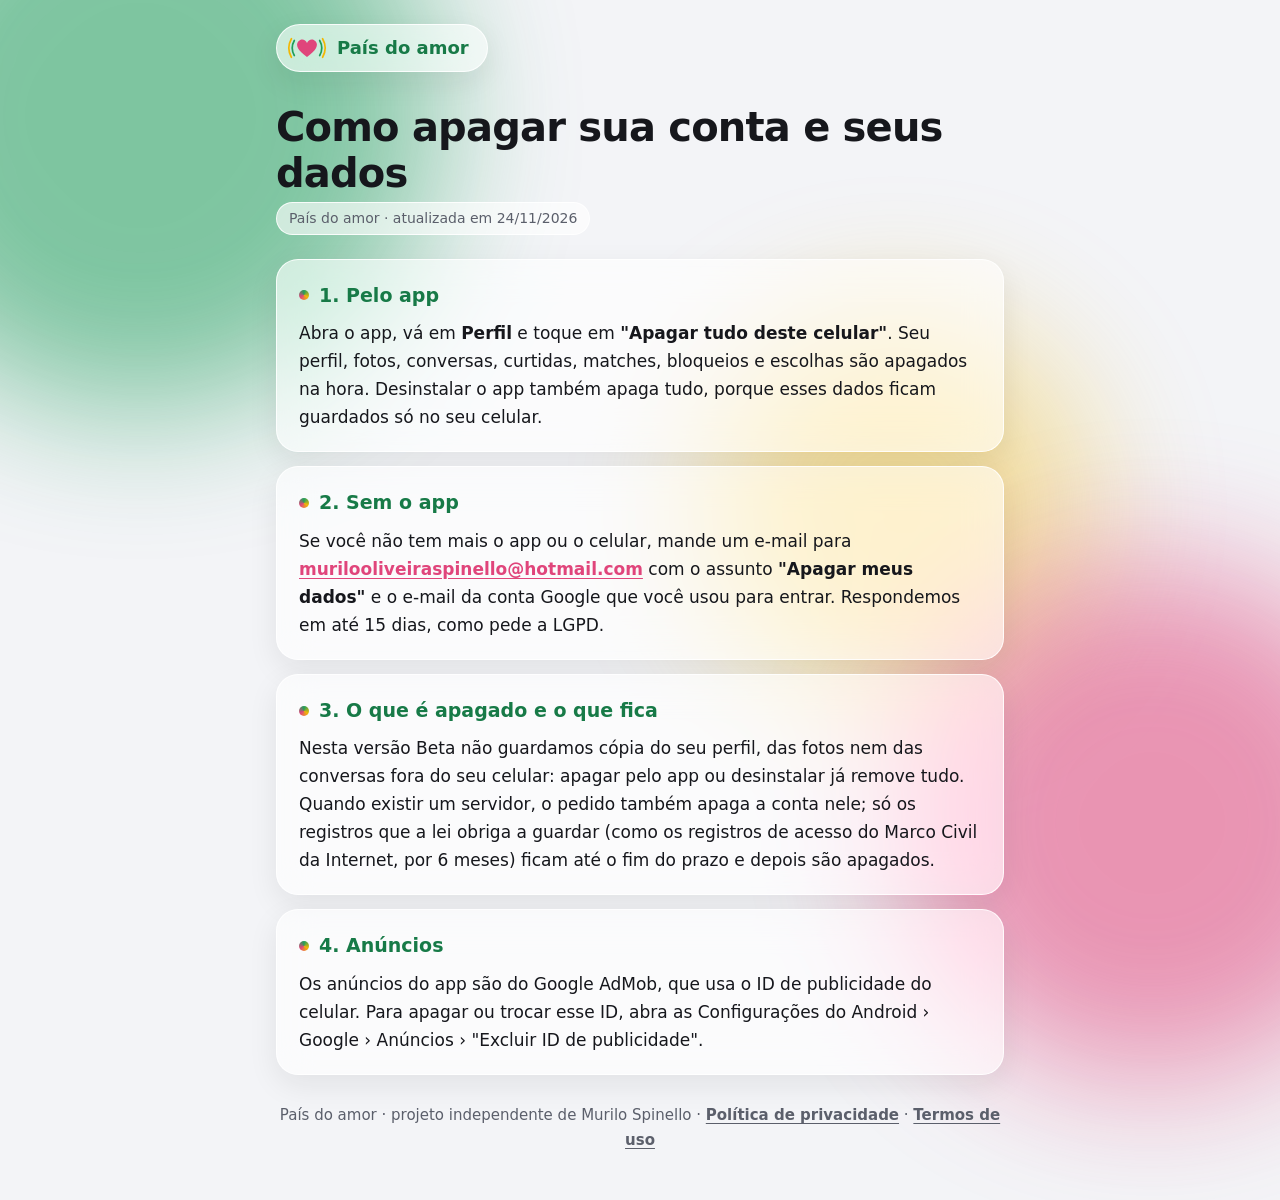
==== apagar-dados.html @ c831bb38 "Página para pedir a exclusão dos dados sem o app (exigida pelo Google Play) Co-Authored-By: Claude O" ====
<!doctype html>
<html lang="pt-BR">
<head>
  <meta charset="utf-8">
  <meta name="viewport" content="width=device-width, initial-scale=1">
  <title>Apagar seus dados · País do amor</title>
  <link rel="icon" href="simbolo.svg" type="image/svg+xml">
  <link rel="stylesheet" href="estilo.css">
</head>
<body>
  <div class="faixa"></div>
  <main>
    <a class="topo" href="./"><img src="simbolo.svg" alt="" width="56"><span>País do amor</span></a>
    <h1>Como apagar sua conta e seus dados</h1>
    <p class="versao">País do amor · atualizada em 24/11/2026</p>

    <section class="cartao">
      <h2>1. Pelo app</h2>
      <p>Abra o app, vá em <strong>Perfil</strong> e toque em <strong>"Apagar tudo deste celular"</strong>. Seu perfil, fotos, conversas, curtidas, matches, bloqueios e escolhas são apagados na hora. Desinstalar o app também apaga tudo, porque esses dados ficam guardados só no seu celular.</p>
    </section>

    <section class="cartao">
      <h2>2. Sem o app</h2>
      <p>Se você não tem mais o app ou o celular, mande um e-mail para <a href="mailto:murilooliveiraspinello@hotmail.com?subject=Apagar%20meus%20dados%20do%20Pa%C3%ADs%20do%20amor">murilooliveiraspinello@hotmail.com</a> com o assunto <strong>"Apagar meus dados"</strong> e o e-mail da conta Google que você usou para entrar. Respondemos em até 15 dias, como pede a LGPD.</p>
    </section>

    <section class="cartao">
      <h2>3. O que é apagado e o que fica</h2>
      <p>Nesta versão Beta não guardamos cópia do seu perfil, das fotos nem das conversas fora do seu celular: apagar pelo app ou desinstalar já remove tudo. Quando existir um servidor, o pedido também apaga a conta nele; só os registros que a lei obriga a guardar (como os registros de acesso do Marco Civil da Internet, por 6 meses) ficam até o fim do prazo e depois são apagados.</p>
    </section>

    <section class="cartao">
      <h2>4. Anúncios</h2>
      <p>Os anúncios do app são do Google AdMob, que usa o ID de publicidade do celular. Para apagar ou trocar esse ID, abra as Configurações do Android › Google › Anúncios › "Excluir ID de publicidade".</p>
    </section>

    <footer>País do amor · projeto independente de Murilo Spinello · <a href="privacidade.html">Política de privacidade</a> · <a href="termos.html">Termos de uso</a></footer>
  </main>
</body>
</html>
---- estilo.css ----
/* Visual do app: fundo vivo com as cores da marca (coração rosa, ondas verde e amarela),
   cartões de vidro por cima, botões em pílula e topo de vidro fixo. */
:root {
  --rosa: #E0457B;
  --verde: #1E9E5A;
  --verde-escuro: #177A47;
  --amarelo: #F2B705;
  --fundo: #F3F4F7;
  --vidro: rgba(255, 255, 255, .62);
  --vidro-borda: rgba(255, 255, 255, .85);
  --texto: #16171C;
  --texto-suave: #5B5F6B;
  --sombra: 0 10px 30px rgba(22, 23, 28, .08);
  --mancha: .55;
}
@media (prefers-color-scheme: dark) {
  :root {
    --verde-escuro: #5BD496;
    --fundo: #0E0F14;
    --vidro: rgba(30, 32, 42, .58);
    --vidro-borda: rgba(255, 255, 255, .10);
    --texto: #F2F3F7;
    --texto-suave: #A6AAB7;
    --sombra: 0 10px 30px rgba(0, 0, 0, .35);
    --mancha: .38;
  }
}

* { box-sizing: border-box; }
html { scroll-behavior: smooth; }

body {
  margin: 0;
  min-height: 100vh;
  background: var(--fundo);
  color: var(--texto);
  font: 17px/1.65 "Nunito", "Segoe UI", system-ui, -apple-system, Roboto, sans-serif;
  overflow-x: hidden;
}

/* Fundo vivo: três manchas das cores da marca, desfocadas e andando devagar */
body::before, body::after, .faixa {
  content: "";
  position: fixed;
  z-index: -1;
  border-radius: 50%;
  filter: blur(70px);
  opacity: var(--mancha);
  pointer-events: none;
}
body::before { width: 46vmax; height: 46vmax; top: -14vmax; left: -12vmax; background: var(--verde); animation: flutua 22s ease-in-out infinite alternate; }
body::after { width: 40vmax; height: 40vmax; bottom: -14vmax; right: -10vmax; background: var(--rosa); animation: flutua 26s ease-in-out infinite alternate-reverse; }
.faixa { width: 30vmax; height: 30vmax; top: 35%; left: 55%; background: var(--amarelo); opacity: calc(var(--mancha) * .7); animation: flutua 30s ease-in-out infinite alternate; }
@keyframes flutua { to { transform: translate(6vmax, 5vmax) scale(1.12); } }
@media (prefers-reduced-motion: reduce) { body::before, body::after, .faixa { animation: none; } }

main { max-width: 760px; margin: 0 auto; padding: 24px 16px 48px; }

/* Topo de vidro fixo */
.topo {
  position: sticky;
  top: 12px;
  z-index: 2;
  display: inline-flex;
  align-items: center;
  gap: 10px;
  padding: 8px 18px 8px 10px;
  border-radius: 999px;
  background: var(--vidro);
  border: 1px solid var(--vidro-borda);
  box-shadow: var(--sombra);
  backdrop-filter: blur(18px) saturate(1.4);
  -webkit-backdrop-filter: blur(18px) saturate(1.4);
  text-decoration: none;
  color: var(--verde-escuro);
}
.topo img { width: 40px; height: auto; }
.topo span { font-weight: 800; font-size: 18px; }

h1 { font-size: clamp(30px, 6vw, 40px); line-height: 1.15; margin: 32px 0 6px; letter-spacing: -.02em; }
.versao {
  display: inline-block;
  margin: 0 0 24px;
  padding: 4px 12px;
  border-radius: 999px;
  background: var(--vidro);
  border: 1px solid var(--vidro-borda);
  color: var(--texto-suave);
  font-size: 14px;
}

/* Cartões de vidro, como as janelas flutuantes do app */
.cartao {
  background: var(--vidro);
  border: 1px solid var(--vidro-borda);
  border-radius: 22px;
  padding: 20px 22px;
  margin: 0 0 14px;
  box-shadow: var(--sombra);
  backdrop-filter: blur(18px) saturate(1.4);
  -webkit-backdrop-filter: blur(18px) saturate(1.4);
  transition: transform .2s ease, box-shadow .2s ease;
}
.cartao:hover { transform: translateY(-2px); box-shadow: 0 16px 36px rgba(22, 23, 28, .12); }
.cartao h2 {
  display: flex;
  align-items: center;
  gap: 10px;
  font-size: 19px;
  margin: 0 0 8px;
  color: var(--verde-escuro);
}
/* Bolinha com as cores da marca antes de cada título */
.cartao h2::before {
  content: "";
  flex: none;
  width: 10px;
  height: 10px;
  border-radius: 50%;
  background: conic-gradient(var(--verde), var(--amarelo), var(--rosa), var(--verde));
}
.cartao p { margin: 0; }
.cartao ul { margin: 0; padding-left: 20px; }
.cartao li + li { margin-top: 8px; }
.cartao li::marker { color: var(--rosa); }

a { color: var(--rosa); font-weight: 700; text-underline-offset: 3px; }

/* Página inicial */
.inicio { text-align: center; padding-top: 56px; }
.inicio > img { width: 170px; height: auto; filter: drop-shadow(0 12px 24px rgba(224, 69, 123, .25)); animation: bate 2.4s ease-in-out infinite; }
@keyframes bate { 0%, 100% { transform: scale(1); } 12% { transform: scale(1.07); } 24% { transform: scale(1); } }
@media (prefers-reduced-motion: reduce) { .inicio > img { animation: none; } }
.inicio h1 {
  font-size: clamp(38px, 9vw, 54px);
  margin-top: 14px;
  background: linear-gradient(90deg, var(--verde-escuro), var(--verde) 55%, var(--rosa));
  -webkit-background-clip: text;
  background-clip: text;
  color: transparent;
}
.inicio .frase { font-size: 19px; color: var(--texto-suave); margin: 0 auto 28px; max-width: 520px; }

.selos { display: flex; flex-wrap: wrap; justify-content: center; gap: 8px; margin: 0 0 28px; padding: 0; list-style: none; }
.selos li {
  padding: 6px 14px;
  border-radius: 999px;
  background: var(--vidro);
  border: 1px solid var(--vidro-borda);
  backdrop-filter: blur(12px);
  -webkit-backdrop-filter: blur(12px);
  font-size: 15px;
  font-weight: 700;
}

.botoes { display: flex; flex-wrap: wrap; justify-content: center; gap: 12px; margin-bottom: 36px; }
.botao {
  display: inline-block;
  padding: 13px 24px;
  border-radius: 999px;
  background: linear-gradient(135deg, var(--verde), #17884C);
  color: #fff;
  font-weight: 800;
  text-decoration: none;
  box-shadow: 0 8px 20px rgba(30, 158, 90, .35);
  transition: transform .15s ease;
}
.botao:hover { transform: translateY(-2px); }
.botao.contorno {
  background: var(--vidro);
  color: var(--verde-escuro);
  border: 1px solid var(--vidro-borda);
  box-shadow: var(--sombra);
  backdrop-filter: blur(12px);
  -webkit-backdrop-filter: blur(12px);
}

.criador { text-align: left; }
.criador .links { margin-top: 12px; display: flex; gap: 10px; flex-wrap: wrap; }
.criador .links a {
  padding: 6px 14px;
  border-radius: 999px;
  border: 1px solid currentColor;
  text-decoration: none;
  font-size: 15px;
}

footer {
  margin-top: 28px;
  color: var(--texto-suave);
  font-size: 15px;
  text-align: center;
}
footer a { color: inherit; }
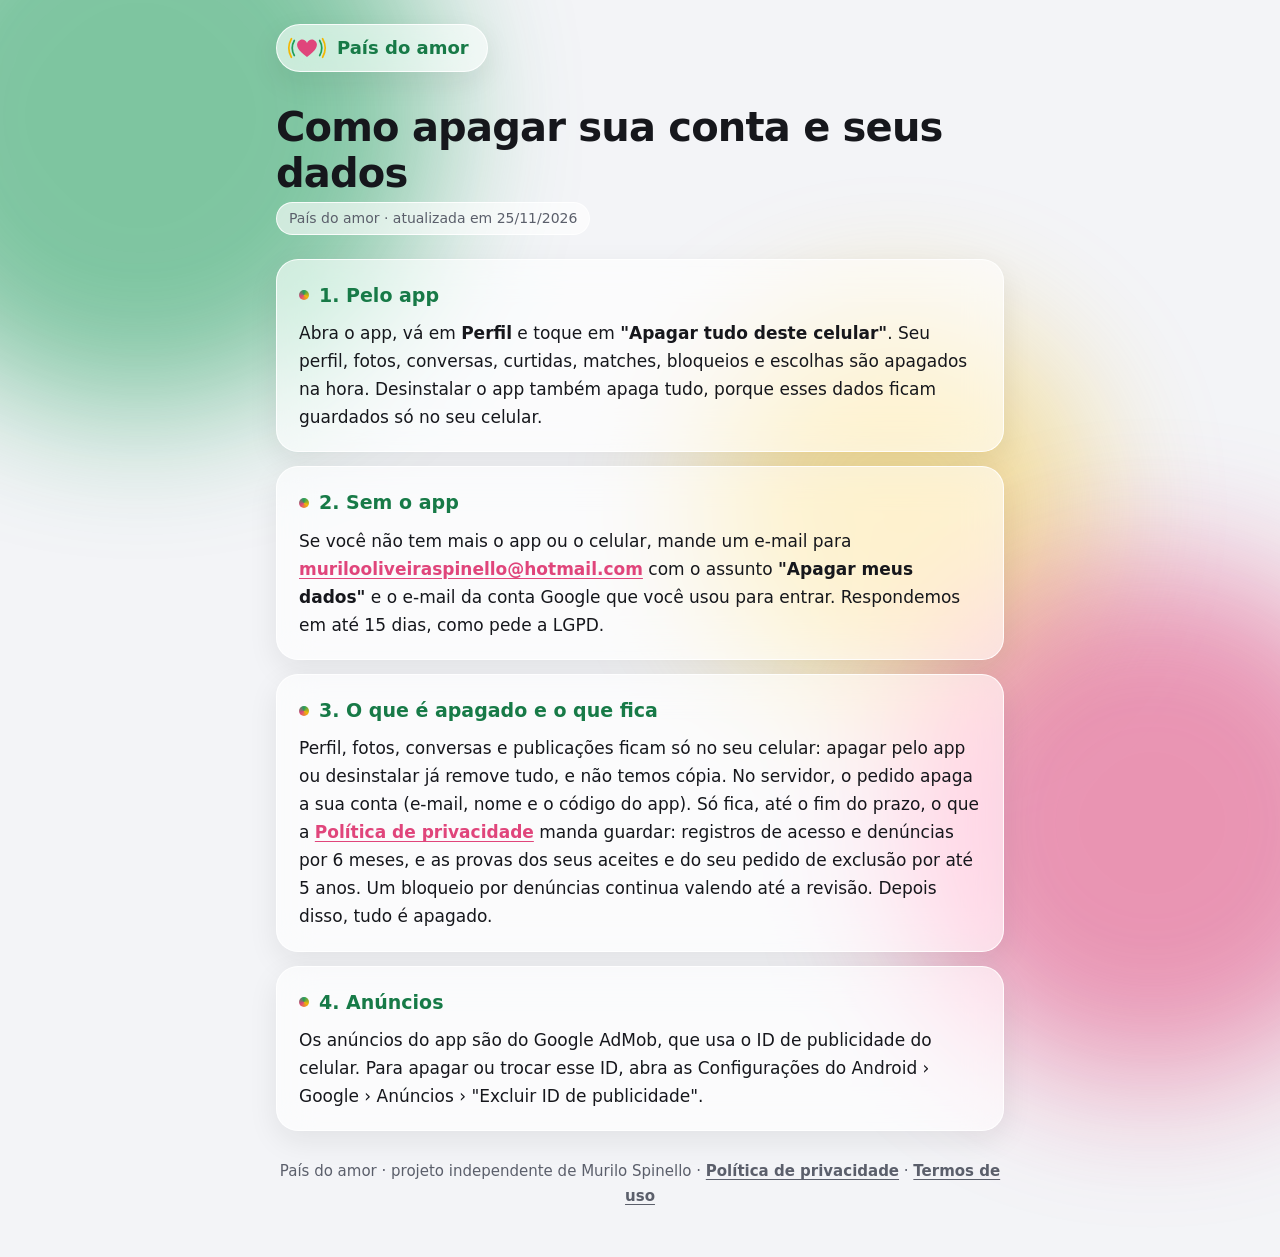
==== commit 92c7b49b: "Política de privacidade e Termos versão 2 (app com servidor) Mesmo texto do app, gerado de docs/ por" ====
--- a/apagar-dados.html
+++ b/apagar-dados.html
@@ -12,7 +12,7 @@
   <main>
     <a class="topo" href="./"><img src="simbolo.svg" alt="" width="56"><span>País do amor</span></a>
     <h1>Como apagar sua conta e seus dados</h1>
-    <p class="versao">País do amor · atualizada em 24/11/2026</p>
+    <p class="versao">País do amor · atualizada em 25/11/2026</p>
 
     <section class="cartao">
       <h2>1. Pelo app</h2>
@@ -26,7 +26,7 @@
 
     <section class="cartao">
       <h2>3. O que é apagado e o que fica</h2>
-      <p>Nesta versão Beta não guardamos cópia do seu perfil, das fotos nem das conversas fora do seu celular: apagar pelo app ou desinstalar já remove tudo. Quando existir um servidor, o pedido também apaga a conta nele; só os registros que a lei obriga a guardar (como os registros de acesso do Marco Civil da Internet, por 6 meses) ficam até o fim do prazo e depois são apagados.</p>
+      <p>Perfil, fotos, conversas e publicações ficam só no seu celular: apagar pelo app ou desinstalar já remove tudo, e não temos cópia. No servidor, o pedido apaga a sua conta (e-mail, nome e o código do app). Só fica, até o fim do prazo, o que a <a href="privacidade.html">Política de privacidade</a> manda guardar: registros de acesso e denúncias por 6 meses, e as provas dos seus aceites e do seu pedido de exclusão por até 5 anos. Um bloqueio por denúncias continua valendo até a revisão. Depois disso, tudo é apagado.</p>
     </section>
 
     <section class="cartao">
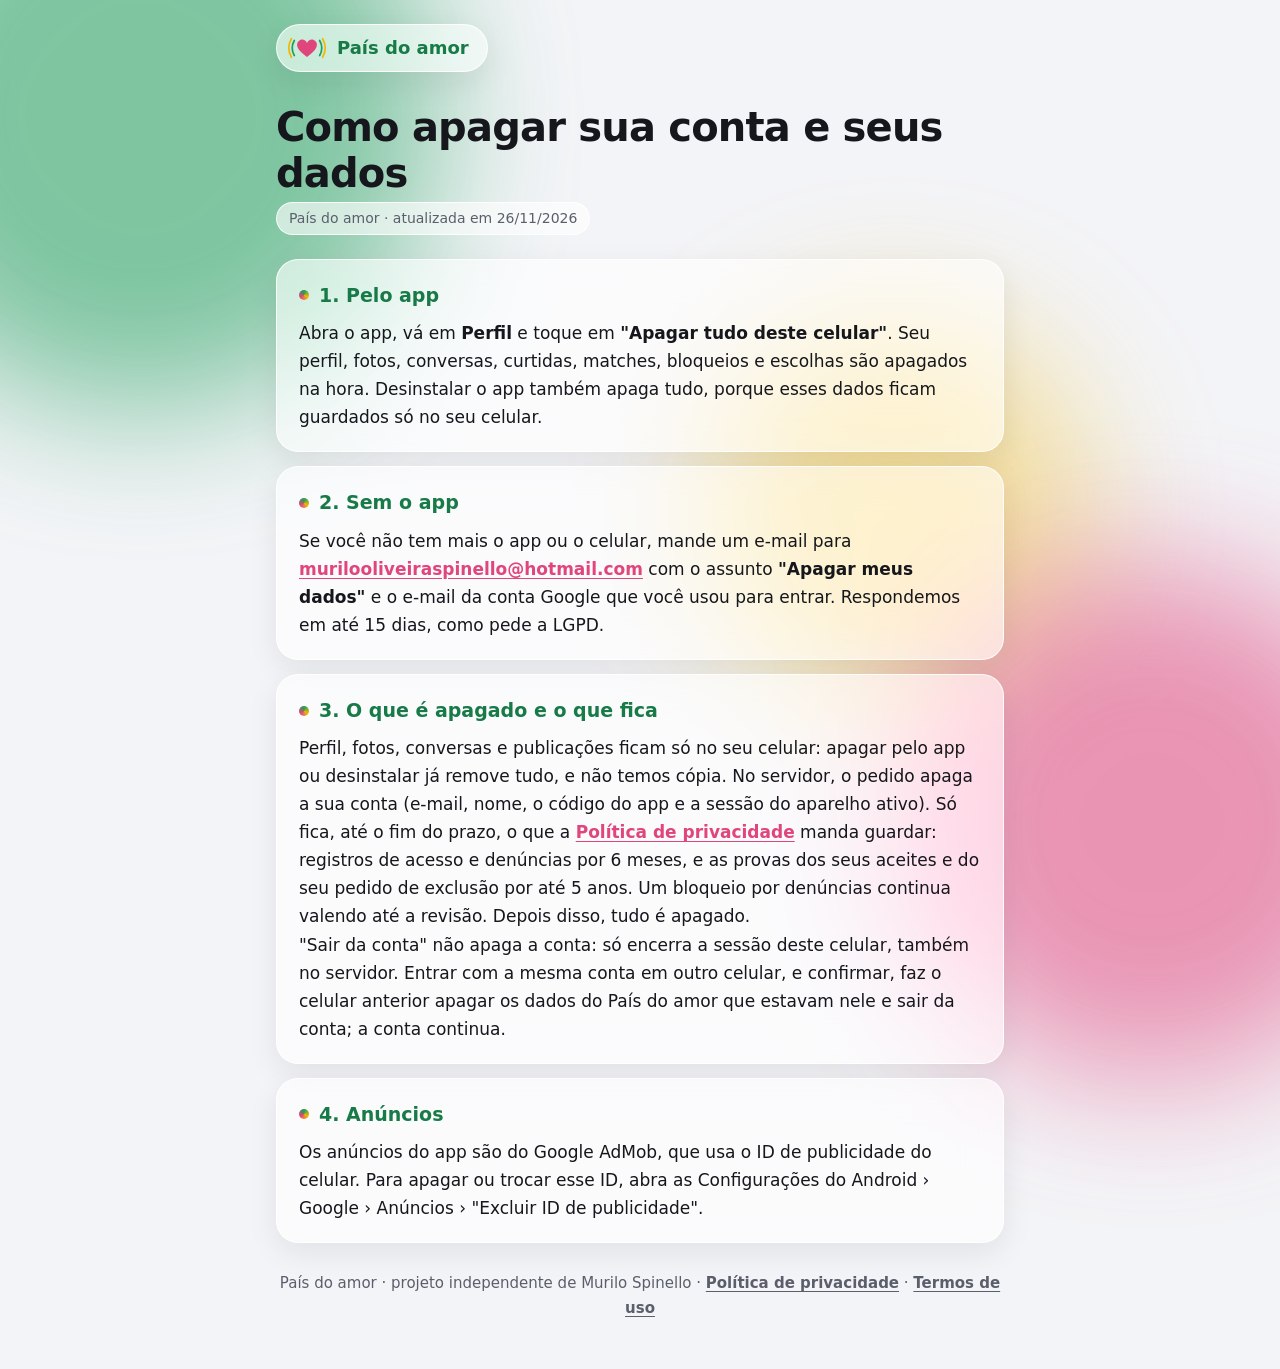
==== commit 06b6660d: "Política e Termos versão 3: um aparelho por conta, sair no servidor, regra dos 7 dias e denúncias po" ====
--- a/apagar-dados.html
+++ b/apagar-dados.html
@@ -12,7 +12,7 @@
   <main>
     <a class="topo" href="./"><img src="simbolo.svg" alt="" width="56"><span>País do amor</span></a>
     <h1>Como apagar sua conta e seus dados</h1>
-    <p class="versao">País do amor · atualizada em 25/11/2026</p>
+    <p class="versao">País do amor · atualizada em 26/11/2026</p>
 
     <section class="cartao">
       <h2>1. Pelo app</h2>
@@ -26,7 +26,8 @@
 
     <section class="cartao">
       <h2>3. O que é apagado e o que fica</h2>
-      <p>Perfil, fotos, conversas e publicações ficam só no seu celular: apagar pelo app ou desinstalar já remove tudo, e não temos cópia. No servidor, o pedido apaga a sua conta (e-mail, nome e o código do app). Só fica, até o fim do prazo, o que a <a href="privacidade.html">Política de privacidade</a> manda guardar: registros de acesso e denúncias por 6 meses, e as provas dos seus aceites e do seu pedido de exclusão por até 5 anos. Um bloqueio por denúncias continua valendo até a revisão. Depois disso, tudo é apagado.</p>
+      <p>Perfil, fotos, conversas e publicações ficam só no seu celular: apagar pelo app ou desinstalar já remove tudo, e não temos cópia. No servidor, o pedido apaga a sua conta (e-mail, nome, o código do app e a sessão do aparelho ativo). Só fica, até o fim do prazo, o que a <a href="privacidade.html">Política de privacidade</a> manda guardar: registros de acesso e denúncias por 6 meses, e as provas dos seus aceites e do seu pedido de exclusão por até 5 anos. Um bloqueio por denúncias continua valendo até a revisão. Depois disso, tudo é apagado.</p>
+      <p>"Sair da conta" não apaga a conta: só encerra a sessão deste celular, também no servidor. Entrar com a mesma conta em outro celular, e confirmar, faz o celular anterior apagar os dados do País do amor que estavam nele e sair da conta; a conta continua.</p>
     </section>
 
     <section class="cartao">
